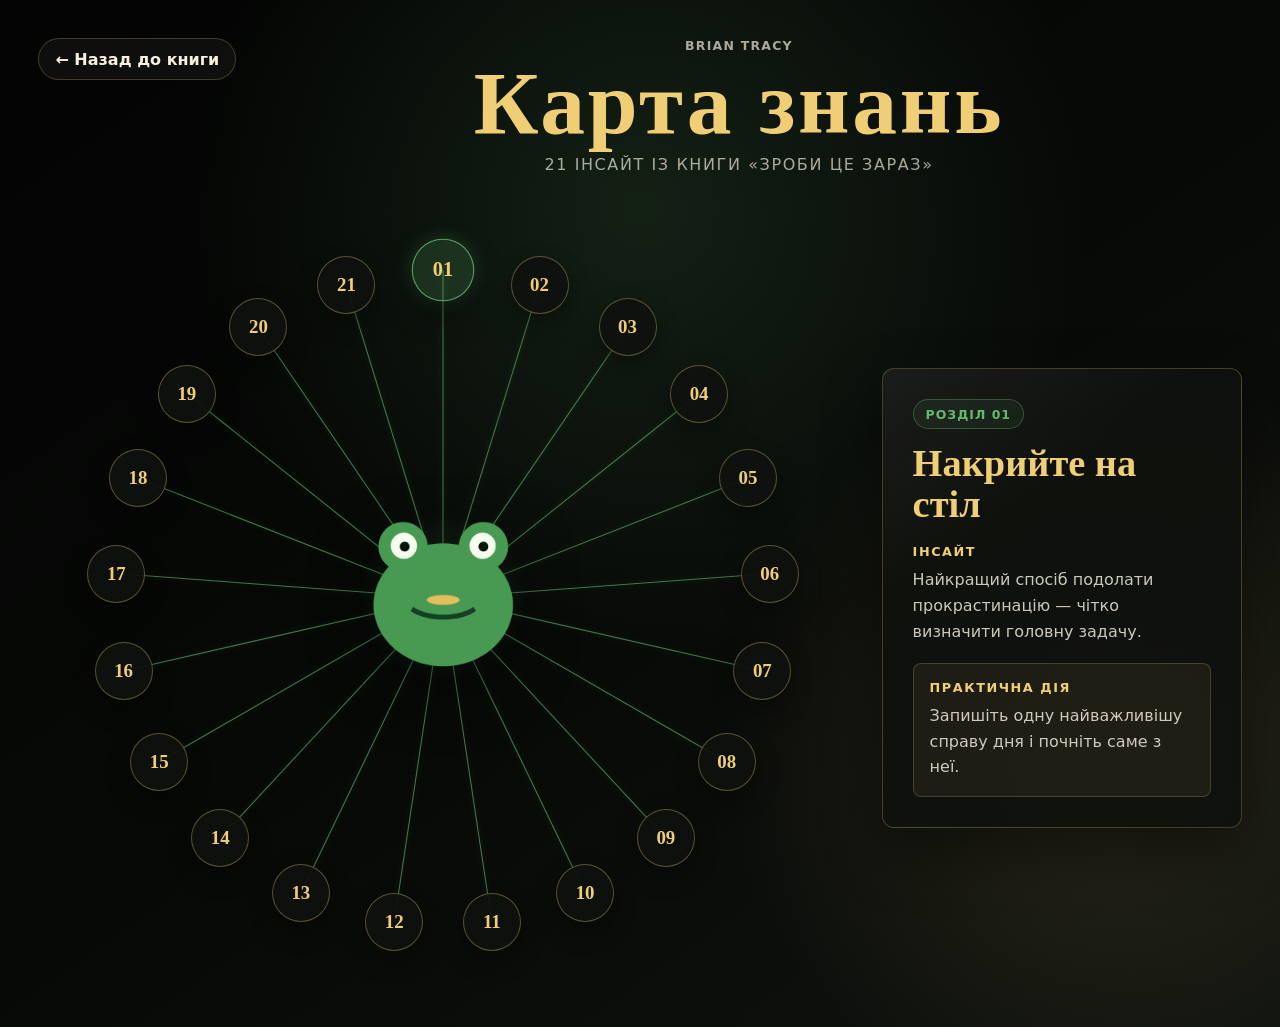
==== mindmap.html @ b03d28a4 "fix: чергове оновлення коду та тастворення нової сторінки кати знань" ====
<!doctype html>
<html lang="uk">
  <head>
    <meta charset="utf-8" />
    <meta name="viewport" content="width=device-width, initial-scale=1" />
    <title>Карта знань | Зроби це зараз</title>
    <meta name="description" content="Повна інтерактивна mind map за книгою Браяна Трейсі «Зроби це зараз»." />
    <link rel="stylesheet" href="css/mindmap.css" />
  </head>
  <body class="knowledge-page">
    <main class="knowledge-shell" aria-label="Повна карта знань книги Зроби це зараз">
      <header class="knowledge-header">
        <a class="knowledge-back" href="./index.html">← Назад до книги</a>
        <div class="knowledge-title-group">
          <p class="knowledge-eyebrow">Brian Tracy</p>
          <h1 class="knowledge-title">Карта знань</h1>
          <p class="knowledge-subtitle">21 інсайт із книги «Зроби це зараз»</p>
        </div>
      </header>

      <section class="frog-map-layout" aria-label="Інтерактивна карта розділів">
        <div class="frog-map-stage" id="frogMapStage">
          <svg class="frog-map-lines" id="frogMapLines" viewBox="0 0 1000 1000" aria-hidden="true"></svg>

          <div class="frog-map-center" aria-label="Центральний символ карти">
            <span class="frog-map-aura" aria-hidden="true"></span>
            <img src="assets/frog.png" alt="Жаба — символ головної задачі" />
          </div>

          <div class="frog-map-nodes" id="frogMapNodes" aria-label="Розділи книги"></div>
        </div>

        <aside class="knowledge-panel" id="knowledgePanel" aria-live="polite">
          <p class="knowledge-panel-kicker" id="knowledgePanelNumber">Розділ 01</p>
          <h2 class="knowledge-panel-title" id="knowledgePanelTitle">Накрийте на стіл</h2>
          <div class="knowledge-panel-block">
            <h3>Інсайт</h3>
            <p id="knowledgePanelInsight"></p>
          </div>
          <div class="knowledge-panel-block knowledge-panel-action">
            <h3>Практична дія</h3>
            <p id="knowledgePanelAction"></p>
          </div>
        </aside>
      </section>
    </main>

    <script src="js/mindmap.js"></script>
  </body>
</html>
---- css/mindmap.css ----
:root {
  --knowledge-bg: #070907;
  --knowledge-panel: rgba(15, 18, 14, 0.94);
  --knowledge-panel-2: #151a13;
  --knowledge-text: #f7f0df;
  --knowledge-muted: rgba(247, 240, 223, 0.68);
  --knowledge-green: #66b86f;
  --knowledge-green-soft: rgba(102, 184, 111, 0.18);
  --knowledge-gold: #f0ce75;
  --knowledge-border: rgba(240, 206, 117, 0.24);
  --knowledge-radius: 12px;
  --knowledge-ease: cubic-bezier(0.22, 1, 0.36, 1);
}

* {
  box-sizing: border-box;
}

html {
  min-height: 100%;
  color-scheme: dark;
}

.knowledge-page {
  min-height: 100%;
  margin: 0;
  overflow-x: hidden;
  color: var(--knowledge-text);
  background:
    radial-gradient(circle at 50% 20%, rgba(102, 184, 111, 0.14), transparent 28rem),
    radial-gradient(circle at 86% 72%, rgba(240, 206, 117, 0.12), transparent 24rem),
    linear-gradient(145deg, #030403 0%, var(--knowledge-bg) 52%, #10130f 100%);
  font-family: Inter, ui-sans-serif, system-ui, -apple-system, BlinkMacSystemFont, "Segoe UI", sans-serif;
}

.knowledge-page button,
.knowledge-page a {
  -webkit-tap-highlight-color: transparent;
}

.knowledge-page button {
  font: inherit;
  cursor: pointer;
}

.knowledge-page a:focus-visible,
.knowledge-page button:focus-visible {
  outline: 2px solid var(--knowledge-gold);
  outline-offset: 4px;
}

.knowledge-shell {
  width: min(1440px, 100%);
  min-height: 100vh;
  margin: 0 auto;
  padding: clamp(18px, 3vw, 44px);
}

.knowledge-header {
  display: grid;
  grid-template-columns: auto 1fr auto;
  gap: 18px;
  align-items: start;
  margin-bottom: clamp(18px, 3vw, 34px);
}

.knowledge-back {
  display: inline-flex;
  min-height: 42px;
  align-items: center;
  justify-content: center;
  padding: 0 16px;
  border: 1px solid var(--knowledge-border);
  border-radius: 999px;
  color: var(--knowledge-text);
  background: rgba(255, 255, 255, 0.045);
  text-decoration: none;
  font-weight: 700;
  transition: background 0.2s ease, border-color 0.2s ease, transform 0.2s ease;
}

.knowledge-back:hover {
  border-color: rgba(240, 206, 117, 0.54);
  background: rgba(240, 206, 117, 0.09);
  transform: translateY(-1px);
}

.knowledge-title-group {
  text-align: center;
}

.knowledge-eyebrow,
.knowledge-subtitle {
  margin: 0;
  color: var(--knowledge-muted);
  letter-spacing: 0.1em;
  text-transform: uppercase;
}

.knowledge-eyebrow {
  font-size: 0.78rem;
  font-weight: 800;
}

.knowledge-title {
  margin: 6px 0 8px;
  color: var(--knowledge-gold);
  font-family: Georgia, "Times New Roman", serif;
  font-size: clamp(2.4rem, 7vw, 5.8rem);
  line-height: 0.98;
  letter-spacing: 0.03em;
}

.knowledge-subtitle {
  font-size: clamp(0.82rem, 1.4vw, 1rem);
}

.frog-map-layout {
  display: grid;
  grid-template-columns: minmax(0, 1fr) minmax(300px, 360px);
  gap: clamp(20px, 3vw, 34px);
  align-items: center;
}

.frog-map-stage {
  position: relative;
  width: min(780px, 100%);
  aspect-ratio: 1;
  margin: 0 auto;
  animation: frogMapIn 0.65s var(--knowledge-ease) both;
}

.frog-map-lines,
.frog-map-nodes {
  position: absolute;
  inset: 0;
}

.frog-map-lines {
  width: 100%;
  height: 100%;
  overflow: hidden;
}

.frog-map-lines path {
  fill: none;
  stroke: rgba(102, 184, 111, 0.62);
  stroke-width: 1.35;
  stroke-linecap: round;
  filter: drop-shadow(0 0 4px rgba(102, 184, 111, 0.34));
}

.frog-map-center {
  position: absolute;
  left: 50%;
  top: 50%;
  z-index: 2;
  width: clamp(116px, 22vw, 210px);
  aspect-ratio: 1;
  display: grid;
  place-items: center;
  transform: translate(-50%, -50%);
}

.frog-map-center img {
  position: relative;
  z-index: 1;
  display: block;
  width: 100%;
  height: 100%;
  object-fit: contain;
  filter: drop-shadow(0 20px 34px rgba(0, 0, 0, 0.46));
  animation: frogPulse 4.8s ease-in-out infinite;
}

.frog-map-aura {
  position: absolute;
  inset: 8%;
  border-radius: 50%;
  background: radial-gradient(circle, rgba(102, 184, 111, 0.24), transparent 68%);
}

.frog-map-node {
  position: absolute;
  z-index: 3;
  left: var(--frog-x);
  top: var(--frog-y);
  width: clamp(42px, 5.4vw, 58px);
  height: clamp(42px, 5.4vw, 58px);
  display: grid;
  place-items: center;
  border: 1px solid rgba(240, 206, 117, 0.34);
  border-radius: 50%;
  color: var(--knowledge-gold);
  background: rgba(15, 18, 14, 0.94);
  box-shadow: 0 10px 24px rgba(0, 0, 0, 0.32);
  transform: translate(-50%, -50%);
  transition: transform 0.2s ease, border-color 0.2s ease, background 0.2s ease, box-shadow 0.2s ease;
}

.frog-map-node:hover,
.frog-map-node:focus-visible,
.frog-map-node.frog-map-is-active {
  border-color: rgba(102, 184, 111, 0.84);
  background: rgba(102, 184, 111, 0.18);
  box-shadow: 0 14px 28px rgba(0, 0, 0, 0.36), 0 0 18px rgba(102, 184, 111, 0.26);
  transform: translate(-50%, -50%) scale(1.08);
}

.frog-map-node-number {
  display: block;
  font-family: Georgia, "Times New Roman", serif;
  font-size: clamp(0.96rem, 1.7vw, 1.18rem);
  font-weight: 800;
}

.frog-map-tooltip {
  position: absolute;
  left: 50%;
  bottom: calc(100% + 10px);
  width: 190px;
  padding: 10px 12px;
  border: 1px solid rgba(102, 184, 111, 0.24);
  border-radius: 8px;
  color: var(--knowledge-text);
  background: rgba(10, 13, 10, 0.98);
  box-shadow: 0 14px 30px rgba(0, 0, 0, 0.34);
  opacity: 0;
  pointer-events: none;
  transform: translate(-50%, 6px);
  transition: opacity 0.18s ease, transform 0.18s ease;
}

.frog-map-node:hover .frog-map-tooltip,
.frog-map-node:focus-visible .frog-map-tooltip {
  opacity: 1;
  transform: translate(-50%, 0);
}

.knowledge-panel {
  min-width: 0;
  padding: clamp(20px, 3vw, 30px);
  border: 1px solid var(--knowledge-border);
  border-radius: var(--knowledge-radius);
  background:
    linear-gradient(145deg, rgba(255, 255, 255, 0.055), transparent 32%),
    var(--knowledge-panel);
  box-shadow: 0 24px 58px rgba(0, 0, 0, 0.42);
}

.knowledge-panel-kicker {
  display: inline-flex;
  min-height: 30px;
  align-items: center;
  margin: 0 0 14px;
  padding: 0 12px;
  border: 1px solid rgba(102, 184, 111, 0.34);
  border-radius: 999px;
  color: var(--knowledge-green);
  background: rgba(102, 184, 111, 0.08);
  font-size: 0.78rem;
  font-weight: 800;
  letter-spacing: 0.08em;
  text-transform: uppercase;
}

.knowledge-panel-title {
  margin: 0 0 18px;
  color: var(--knowledge-gold);
  font-family: Georgia, "Times New Roman", serif;
  font-size: clamp(1.8rem, 3vw, 2.6rem);
  line-height: 1.08;
}

.knowledge-panel-block {
  margin-top: 18px;
}

.knowledge-panel-block h3 {
  margin: 0 0 8px;
  color: var(--knowledge-gold);
  font-size: 0.8rem;
  letter-spacing: 0.12em;
  text-transform: uppercase;
}

.knowledge-panel-block p {
  margin: 0;
  color: rgba(247, 240, 223, 0.82);
  line-height: 1.62;
}

.knowledge-panel-action {
  padding: 16px;
  border: 1px solid rgba(240, 206, 117, 0.2);
  border-radius: 8px;
  background: rgba(240, 206, 117, 0.065);
}

@keyframes frogMapIn {
  from {
    opacity: 0;
    transform: translateY(14px) scale(0.98);
  }

  to {
    opacity: 1;
    transform: translateY(0) scale(1);
  }
}

@keyframes frogPulse {
  0%, 100% {
    transform: translateY(0) scale(1);
  }

  50% {
    transform: translateY(-4px) scale(1.025);
  }
}

@media (max-width: 1024px) {
  .frog-map-layout {
    grid-template-columns: 1fr;
  }

  .frog-map-stage {
    width: min(680px, 100%);
  }

  .knowledge-panel {
    width: min(720px, 100%);
    margin: 0 auto;
  }
}

@media (max-width: 600px) {
  .knowledge-shell {
    padding: 16px 12px 28px;
  }

  .knowledge-header {
    grid-template-columns: 1fr;
  }

  .knowledge-title-group {
    text-align: left;
  }

  .knowledge-back {
    justify-self: start;
  }

  .frog-map-stage {
    width: 100%;
    aspect-ratio: auto;
    display: grid;
    gap: 18px;
    justify-items: center;
  }

  .frog-map-lines {
    display: none;
  }

  .frog-map-center {
    position: relative;
    left: auto;
    top: auto;
    width: clamp(120px, 34vw, 160px);
    transform: none;
  }

  .frog-map-nodes {
    position: relative;
    inset: auto;
    width: 100%;
    display: grid;
    grid-template-columns: repeat(3, minmax(0, 1fr));
    gap: 10px;
  }

  .frog-map-node {
    position: relative;
    left: auto;
    top: auto;
    width: 100%;
    height: 46px;
    border-radius: 10px;
    transform: none;
  }

.frog-map-node:hover,
.frog-map-node:focus-visible,
.frog-map-node.frog-map-is-active {
    transform: translateY(-1px);
  }

  .frog-map-tooltip {
    display: none;
  }

  .knowledge-panel {
    padding: 18px;
  }
}

@media (prefers-reduced-motion: reduce) {
  *,
  *::before,
  *::after {
    animation-duration: 0.001ms !important;
    animation-iteration-count: 1 !important;
    transition-duration: 0.001ms !important;
    scroll-behavior: auto !important;
  }
}
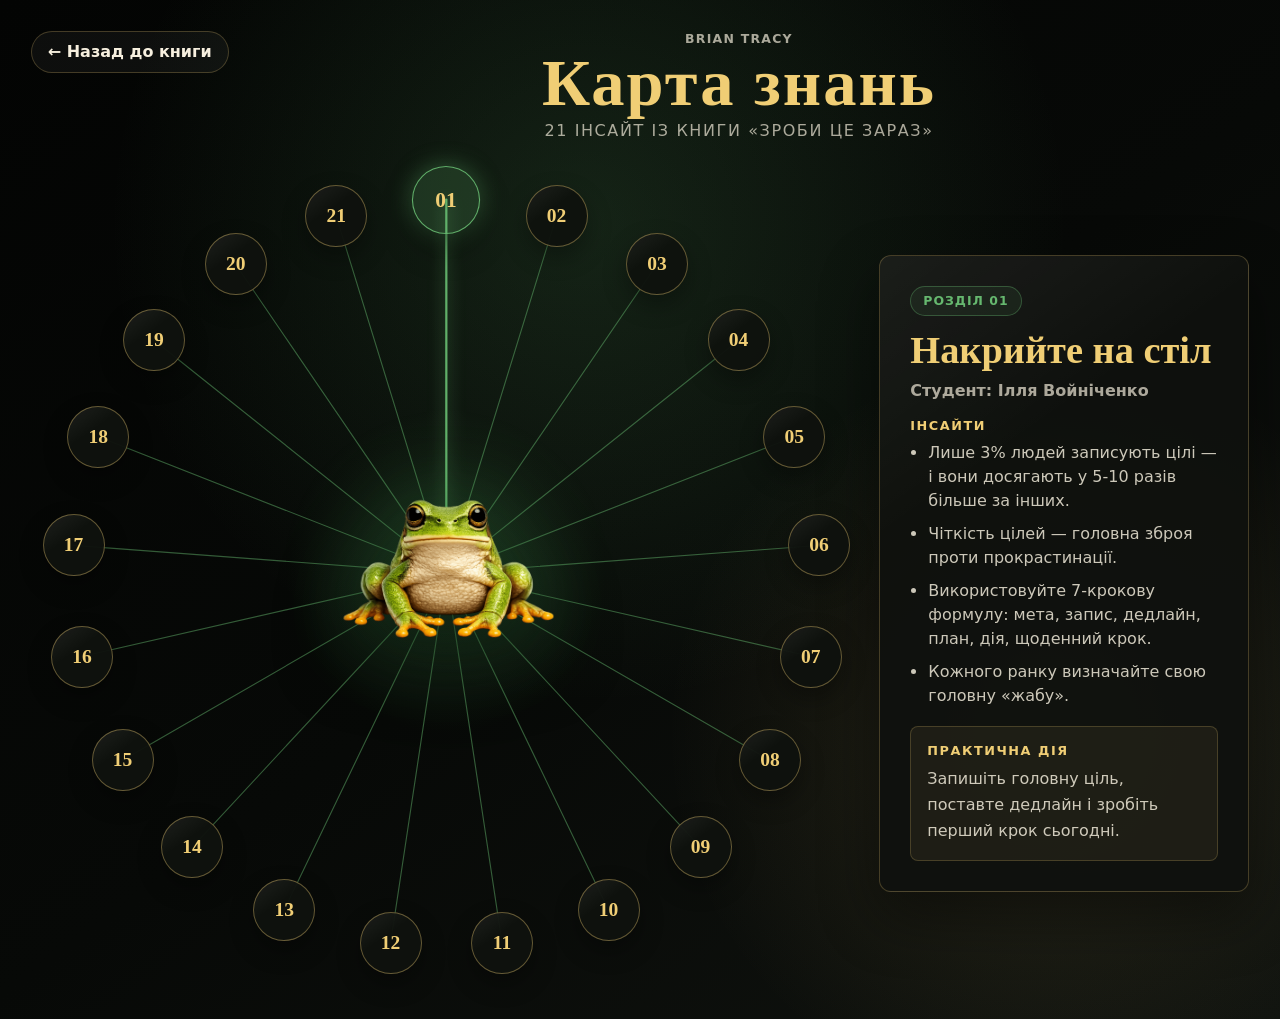
==== commit d8e82761: "fix: чергове оновлення коду" ====
--- a/mindmap.html
+++ b/mindmap.html
@@ -24,7 +24,7 @@
 
           <div class="frog-map-center" aria-label="Центральний символ карти">
             <span class="frog-map-aura" aria-hidden="true"></span>
-            <img src="assets/frog.png" alt="Жаба — символ головної задачі" />
+            <img src="images/frog.png" alt="Жаба — символ головної задачі" />
           </div>
 
           <div class="frog-map-nodes" id="frogMapNodes" aria-label="Розділи книги"></div>
@@ -33,10 +33,13 @@
         <aside class="knowledge-panel" id="knowledgePanel" aria-live="polite">
           <p class="knowledge-panel-kicker" id="knowledgePanelNumber">Розділ 01</p>
           <h2 class="knowledge-panel-title" id="knowledgePanelTitle">Накрийте на стіл</h2>
+          <p class="knowledge-panel-student" id="knowledgePanelStudent">Студент: Ілля Войніченко</p>
+
           <div class="knowledge-panel-block">
-            <h3>Інсайт</h3>
-            <p id="knowledgePanelInsight"></p>
+            <h3>Інсайти</h3>
+            <ul class="knowledge-insight-list" id="knowledgePanelInsights"></ul>
           </div>
+
           <div class="knowledge-panel-block knowledge-panel-action">
             <h3>Практична дія</h3>
             <p id="knowledgePanelAction"></p>
--- a/css/mindmap.css
+++ b/css/mindmap.css
@@ -1,11 +1,9 @@
 :root {
   --knowledge-bg: #070907;
   --knowledge-panel: rgba(15, 18, 14, 0.94);
-  --knowledge-panel-2: #151a13;
   --knowledge-text: #f7f0df;
   --knowledge-muted: rgba(247, 240, 223, 0.68);
   --knowledge-green: #66b86f;
-  --knowledge-green-soft: rgba(102, 184, 111, 0.18);
   --knowledge-gold: #f0ce75;
   --knowledge-border: rgba(240, 206, 117, 0.24);
   --knowledge-radius: 12px;
@@ -27,8 +25,8 @@
   overflow-x: hidden;
   color: var(--knowledge-text);
   background:
-    radial-gradient(circle at 50% 20%, rgba(102, 184, 111, 0.14), transparent 28rem),
-    radial-gradient(circle at 86% 72%, rgba(240, 206, 117, 0.12), transparent 24rem),
+    radial-gradient(circle at 46% 22%, rgba(102, 184, 111, 0.16), transparent 30rem),
+    radial-gradient(circle at 82% 72%, rgba(240, 206, 117, 0.12), transparent 24rem),
     linear-gradient(145deg, #030403 0%, var(--knowledge-bg) 52%, #10130f 100%);
   font-family: Inter, ui-sans-serif, system-ui, -apple-system, BlinkMacSystemFont, "Segoe UI", sans-serif;
 }
@@ -53,7 +51,7 @@
   width: min(1440px, 100%);
   min-height: 100vh;
   margin: 0 auto;
-  padding: clamp(18px, 3vw, 44px);
+  padding: clamp(16px, 2.4vw, 32px);
 }
 
 .knowledge-header {
@@ -61,7 +59,7 @@
   grid-template-columns: auto 1fr auto;
   gap: 18px;
   align-items: start;
-  margin-bottom: clamp(18px, 3vw, 34px);
+  margin-bottom: clamp(8px, 1.4vw, 18px);
 }
 
 .knowledge-back {
@@ -103,10 +101,10 @@
 }
 
 .knowledge-title {
-  margin: 6px 0 8px;
+  margin: 4px 0 6px;
   color: var(--knowledge-gold);
   font-family: Georgia, "Times New Roman", serif;
-  font-size: clamp(2.4rem, 7vw, 5.8rem);
+  font-size: clamp(2rem, 5.2vw, 4.35rem);
   line-height: 0.98;
   letter-spacing: 0.03em;
 }
@@ -117,14 +115,14 @@
 
 .frog-map-layout {
   display: grid;
-  grid-template-columns: minmax(0, 1fr) minmax(300px, 360px);
-  gap: clamp(20px, 3vw, 34px);
+  grid-template-columns: minmax(0, 1fr) minmax(320px, 370px);
+  gap: clamp(10px, 1.4vw, 18px);
   align-items: center;
 }
 
 .frog-map-stage {
   position: relative;
-  width: min(780px, 100%);
+  width: min(980px, 100%);
   aspect-ratio: 1;
   margin: 0 auto;
   animation: frogMapIn 0.65s var(--knowledge-ease) both;
@@ -142,12 +140,22 @@
   overflow: hidden;
 }
 
-.frog-map-lines path {
+.frog-map-line {
   fill: none;
-  stroke: rgba(102, 184, 111, 0.62);
+  stroke: rgba(102, 184, 111, 0.48);
   stroke-width: 1.35;
   stroke-linecap: round;
-  filter: drop-shadow(0 0 4px rgba(102, 184, 111, 0.34));
+  transition: stroke 0.22s ease, stroke-width 0.22s ease, filter 0.22s ease;
+}
+
+.frog-map-line-active {
+  stroke: rgba(102, 184, 111, 0.95);
+  stroke-width: 2.7;
+  filter: drop-shadow(0 0 9px rgba(102, 184, 111, 0.82));
+}
+
+.frog-map-line-signal {
+  animation: frogMapSignal 0.6s ease-out;
 }
 
 .frog-map-center {
@@ -155,7 +163,7 @@
   left: 50%;
   top: 50%;
   z-index: 2;
-  width: clamp(116px, 22vw, 210px);
+  width: clamp(220px, 27vw, 420px);
   aspect-ratio: 1;
   display: grid;
   place-items: center;
@@ -169,15 +177,16 @@
   width: 100%;
   height: 100%;
   object-fit: contain;
-  filter: drop-shadow(0 20px 34px rgba(0, 0, 0, 0.46));
-  animation: frogPulse 4.8s ease-in-out infinite;
+  filter: drop-shadow(0 22px 38px rgba(0, 0, 0, 0.5)) drop-shadow(0 0 35px rgba(90, 255, 120, 0.18));
+  animation: frogPulse 5.2s ease-in-out infinite;
 }
 
 .frog-map-aura {
   position: absolute;
-  inset: 8%;
+  inset: 2%;
   border-radius: 50%;
-  background: radial-gradient(circle, rgba(102, 184, 111, 0.24), transparent 68%);
+  background: radial-gradient(circle, rgba(102, 184, 111, 0.18), transparent 70%);
+  animation: frogAuraPulse 4.8s ease-in-out infinite;
 }
 
 .frog-map-node {
@@ -185,14 +194,16 @@
   z-index: 3;
   left: var(--frog-x);
   top: var(--frog-y);
-  width: clamp(42px, 5.4vw, 58px);
-  height: clamp(42px, 5.4vw, 58px);
+  width: clamp(46px, 5vw, 62px);
+  height: clamp(46px, 5vw, 62px);
   display: grid;
   place-items: center;
-  border: 1px solid rgba(240, 206, 117, 0.34);
+  border: 1px solid rgba(240, 206, 117, 0.38);
   border-radius: 50%;
   color: var(--knowledge-gold);
-  background: rgba(15, 18, 14, 0.94);
+  background:
+    linear-gradient(145deg, rgba(255, 255, 255, 0.06), transparent 40%),
+    rgba(15, 18, 14, 0.96);
   box-shadow: 0 10px 24px rgba(0, 0, 0, 0.32);
   transform: translate(-50%, -50%);
   transition: transform 0.2s ease, border-color 0.2s ease, background 0.2s ease, box-shadow 0.2s ease;
@@ -201,16 +212,16 @@
 .frog-map-node:hover,
 .frog-map-node:focus-visible,
 .frog-map-node.frog-map-is-active {
-  border-color: rgba(102, 184, 111, 0.84);
+  border-color: rgba(102, 184, 111, 0.92);
   background: rgba(102, 184, 111, 0.18);
-  box-shadow: 0 14px 28px rgba(0, 0, 0, 0.36), 0 0 18px rgba(102, 184, 111, 0.26);
-  transform: translate(-50%, -50%) scale(1.08);
+  box-shadow: 0 14px 28px rgba(0, 0, 0, 0.36), 0 0 22px rgba(102, 184, 111, 0.42);
+  transform: translate(-50%, -50%) scale(1.1);
 }
 
 .frog-map-node-number {
   display: block;
   font-family: Georgia, "Times New Roman", serif;
-  font-size: clamp(0.96rem, 1.7vw, 1.18rem);
+  font-size: clamp(1rem, 1.6vw, 1.22rem);
   font-weight: 800;
 }
 
@@ -218,13 +229,13 @@
   position: absolute;
   left: 50%;
   bottom: calc(100% + 10px);
-  width: 190px;
+  width: min(220px, 44vw);
   padding: 10px 12px;
-  border: 1px solid rgba(102, 184, 111, 0.24);
+  border: 1px solid rgba(102, 184, 111, 0.4);
   border-radius: 8px;
-  color: var(--knowledge-text);
-  background: rgba(10, 13, 10, 0.98);
-  box-shadow: 0 14px 30px rgba(0, 0, 0, 0.34);
+  color: var(--knowledge-gold);
+  background: rgba(15, 20, 15, 0.95);
+  box-shadow: 0 0 20px rgba(102, 184, 111, 0.2), 0 14px 30px rgba(0, 0, 0, 0.38);
   opacity: 0;
   pointer-events: none;
   transform: translate(-50%, 6px);
@@ -265,11 +276,17 @@
 }
 
 .knowledge-panel-title {
-  margin: 0 0 18px;
+  margin: 0 0 10px;
   color: var(--knowledge-gold);
   font-family: Georgia, "Times New Roman", serif;
   font-size: clamp(1.8rem, 3vw, 2.6rem);
   line-height: 1.08;
+}
+
+.knowledge-panel-student {
+  margin: 0 0 18px;
+  color: var(--knowledge-muted);
+  font-weight: 700;
 }
 
 .knowledge-panel-block {
@@ -284,6 +301,15 @@
   text-transform: uppercase;
 }
 
+.knowledge-insight-list {
+  display: grid;
+  gap: 9px;
+  margin: 0;
+  padding-left: 18px;
+  color: rgba(247, 240, 223, 0.82);
+  line-height: 1.5;
+}
+
 .knowledge-panel-block p {
   margin: 0;
   color: rgba(247, 240, 223, 0.82);
@@ -315,7 +341,31 @@
   }
 
   50% {
-    transform: translateY(-4px) scale(1.025);
+    transform: translateY(-2px) scale(1.03);
+  }
+}
+
+@keyframes frogAuraPulse {
+  0%, 100% {
+    opacity: 0.65;
+    transform: scale(0.94);
+  }
+
+  50% {
+    opacity: 0.95;
+    transform: scale(1.08);
+  }
+}
+
+@keyframes frogMapSignal {
+  0% {
+    stroke-dasharray: 0 900;
+    stroke-width: 3.6;
+  }
+
+  100% {
+    stroke-dasharray: 900 0;
+    stroke-width: 2.7;
   }
 }
 
@@ -325,11 +375,11 @@
   }
 
   .frog-map-stage {
-    width: min(680px, 100%);
+    width: min(780px, 100%);
   }
 
   .knowledge-panel {
-    width: min(720px, 100%);
+    width: min(760px, 100%);
     margin: 0 auto;
   }
 }
@@ -352,48 +402,22 @@
   }
 
   .frog-map-stage {
-    width: 100%;
-    aspect-ratio: auto;
-    display: grid;
-    gap: 18px;
-    justify-items: center;
-  }
-
-  .frog-map-lines {
-    display: none;
+    width: min(100%, 460px);
   }
 
   .frog-map-center {
-    position: relative;
-    left: auto;
-    top: auto;
-    width: clamp(120px, 34vw, 160px);
-    transform: none;
-  }
-
-  .frog-map-nodes {
-    position: relative;
-    inset: auto;
-    width: 100%;
-    display: grid;
-    grid-template-columns: repeat(3, minmax(0, 1fr));
-    gap: 10px;
+    width: clamp(132px, 36vw, 172px);
   }
 
   .frog-map-node {
-    position: relative;
-    left: auto;
-    top: auto;
-    width: 100%;
-    height: 46px;
-    border-radius: 10px;
-    transform: none;
-  }
-
-.frog-map-node:hover,
-.frog-map-node:focus-visible,
-.frog-map-node.frog-map-is-active {
-    transform: translateY(-1px);
+    width: clamp(34px, 9.6vw, 42px);
+    height: clamp(34px, 9.6vw, 42px);
+  }
+
+  .frog-map-node:hover,
+  .frog-map-node:focus-visible,
+  .frog-map-node.frog-map-is-active {
+    transform: translate(-50%, -50%) scale(1.06);
   }
 
   .frog-map-tooltip {
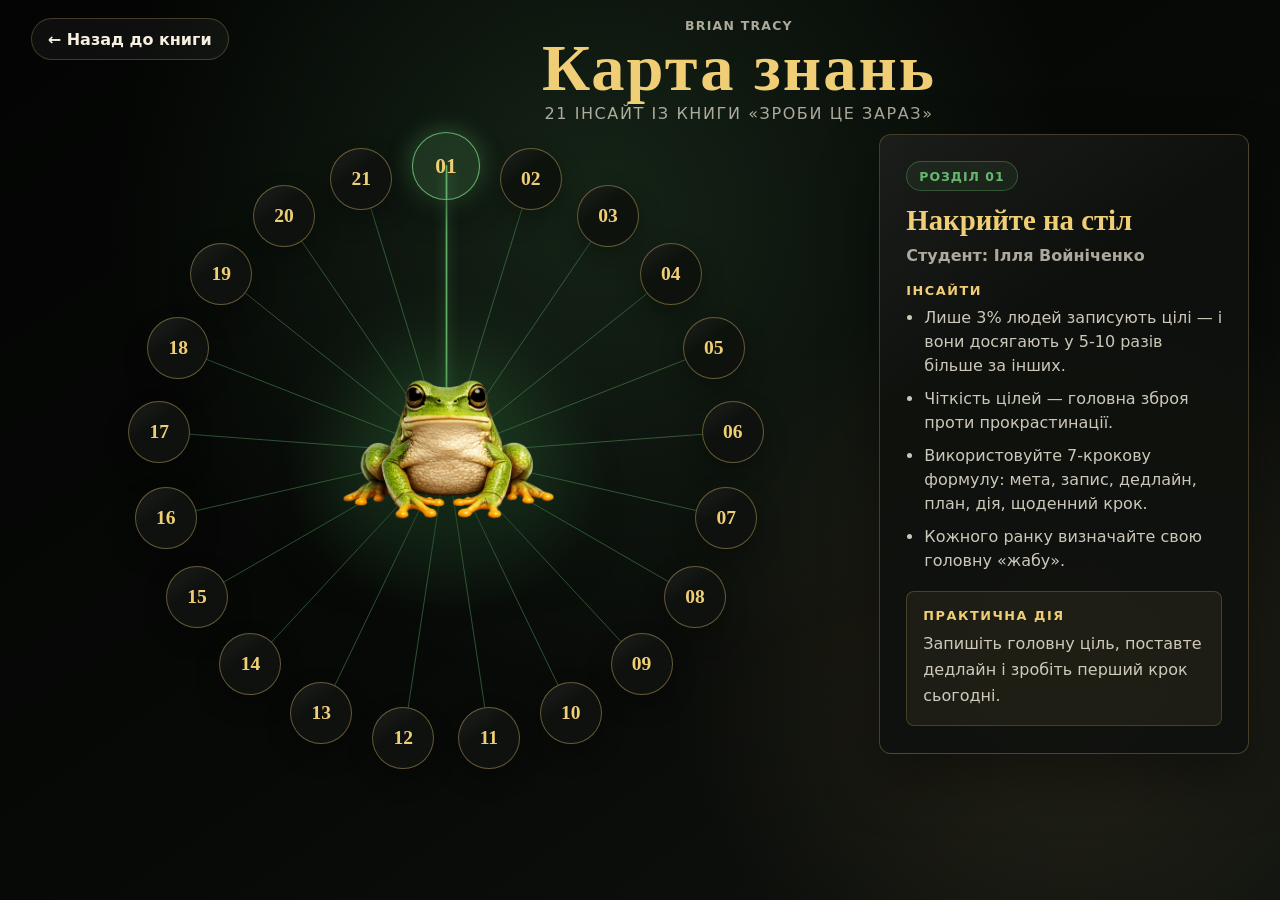
==== commit 10e1e616: "fix: чергове оновлення коду" ====
--- a/mindmap.html
+++ b/mindmap.html
@@ -19,7 +19,7 @@
       </header>
 
       <section class="frog-map-layout" aria-label="Інтерактивна карта розділів">
-        <div class="frog-map-stage" id="frogMapStage">
+        <div class="frog-map-stage" id="knowledge-map">
           <svg class="frog-map-lines" id="frogMapLines" viewBox="0 0 1000 1000" aria-hidden="true"></svg>
 
           <div class="frog-map-center" aria-label="Центральний символ карти">
@@ -44,6 +44,7 @@
             <h3>Практична дія</h3>
             <p id="knowledgePanelAction"></p>
           </div>
+          <button class="knowledge-panel-map-button" id="knowledgeBackToMap" type="button">↑ До карти</button>
         </aside>
       </section>
     </main>
--- a/css/mindmap.css
+++ b/css/mindmap.css
@@ -51,7 +51,7 @@
   width: min(1440px, 100%);
   min-height: 100vh;
   margin: 0 auto;
-  padding: clamp(16px, 2.4vw, 32px);
+  padding: clamp(14px, 2vh, 24px) clamp(18px, 2.4vw, 32px);
 }
 
 .knowledge-header {
@@ -59,7 +59,7 @@
   grid-template-columns: auto 1fr auto;
   gap: 18px;
   align-items: start;
-  margin-bottom: clamp(8px, 1.4vw, 18px);
+  margin-bottom: clamp(6px, 1.2vh, 14px);
 }
 
 .knowledge-back {
@@ -101,7 +101,7 @@
 }
 
 .knowledge-title {
-  margin: 4px 0 6px;
+  margin: 2px 0 4px;
   color: var(--knowledge-gold);
   font-family: Georgia, "Times New Roman", serif;
   font-size: clamp(2rem, 5.2vw, 4.35rem);
@@ -117,12 +117,12 @@
   display: grid;
   grid-template-columns: minmax(0, 1fr) minmax(320px, 370px);
   gap: clamp(10px, 1.4vw, 18px);
-  align-items: center;
+  align-items: start;
 }
 
 .frog-map-stage {
   position: relative;
-  width: min(980px, 100%);
+  width: min(71vh, 875px, 100%);
   aspect-ratio: 1;
   margin: 0 auto;
   animation: frogMapIn 0.65s var(--knowledge-ease) both;
@@ -137,7 +137,7 @@
 .frog-map-lines {
   width: 100%;
   height: 100%;
-  overflow: hidden;
+  overflow: visible;
 }
 
 .frog-map-line {
@@ -228,9 +228,9 @@
 .frog-map-tooltip {
   position: absolute;
   left: 50%;
-  bottom: calc(100% + 10px);
-  width: min(220px, 44vw);
-  padding: 10px 12px;
+  bottom: calc(100% + 12px);
+  width: 180px;
+  padding: 9px 11px;
   border: 1px solid rgba(102, 184, 111, 0.4);
   border-radius: 8px;
   color: var(--knowledge-gold);
@@ -248,9 +248,50 @@
   transform: translate(-50%, 0);
 }
 
+.frog-map-tooltip-right {
+  left: calc(100% + 14px);
+  top: 50%;
+  bottom: auto;
+  transform: translate(6px, -50%);
+}
+
+.frog-map-node:hover .frog-map-tooltip-right,
+.frog-map-node:focus-visible .frog-map-tooltip-right {
+  transform: translate(0, -50%);
+}
+
+.frog-map-tooltip-left {
+  left: auto;
+  right: calc(100% + 14px);
+  top: 50%;
+  bottom: auto;
+  transform: translate(-6px, -50%);
+}
+
+.frog-map-node:hover .frog-map-tooltip-left,
+.frog-map-node:focus-visible .frog-map-tooltip-left {
+  transform: translate(0, -50%);
+}
+
+.frog-map-tooltip-bottom {
+  left: 50%;
+  top: calc(100% + 12px);
+  bottom: auto;
+  transform: translate(-50%, -6px);
+}
+
+.frog-map-node:hover .frog-map-tooltip-bottom,
+.frog-map-node:focus-visible .frog-map-tooltip-bottom {
+  transform: translate(-50%, 0);
+}
+
 .knowledge-panel {
   min-width: 0;
-  padding: clamp(20px, 3vw, 30px);
+  max-width: 100%;
+  min-height: 620px;
+  align-self: start;
+  overflow: hidden;
+  padding: clamp(18px, 2.4vw, 26px);
   border: 1px solid var(--knowledge-border);
   border-radius: var(--knowledge-radius);
   background:
@@ -276,10 +317,15 @@
 }
 
 .knowledge-panel-title {
+  max-width: 100%;
   margin: 0 0 10px;
   color: var(--knowledge-gold);
   font-family: Georgia, "Times New Roman", serif;
-  font-size: clamp(1.8rem, 3vw, 2.6rem);
+  overflow-wrap: normal;
+  word-break: normal;
+  hyphens: none;
+  text-wrap: balance;
+  font-size: clamp(1.8rem, 1.9vw, 2.8rem);
   line-height: 1.08;
 }
 
@@ -323,6 +369,30 @@
   background: rgba(240, 206, 117, 0.065);
 }
 
+.knowledge-panel-map-button {
+  display: none;
+  min-height: 42px;
+  align-items: center;
+  justify-content: center;
+  margin-top: 18px;
+  padding: 0 16px;
+  border: 1px solid rgba(102, 184, 111, 0.46);
+  border-radius: 999px;
+  color: var(--knowledge-gold);
+  background: rgba(8, 11, 8, 0.92);
+  box-shadow: 0 0 18px rgba(102, 184, 111, 0.14);
+  font-weight: 800;
+  transition: background 0.2s ease, border-color 0.2s ease, box-shadow 0.2s ease, transform 0.2s ease;
+}
+
+.knowledge-panel-map-button:hover,
+.knowledge-panel-map-button:focus-visible {
+  border-color: rgba(102, 184, 111, 0.82);
+  background: rgba(102, 184, 111, 0.12);
+  box-shadow: 0 0 22px rgba(102, 184, 111, 0.26);
+  transform: translateY(-1px);
+}
+
 @keyframes frogMapIn {
   from {
     opacity: 0;
@@ -375,11 +445,12 @@
   }
 
   .frog-map-stage {
-    width: min(780px, 100%);
+    width: min(73vh, 800px, 100%);
   }
 
   .knowledge-panel {
     width: min(760px, 100%);
+    min-height: auto;
     margin: 0 auto;
   }
 }
@@ -403,6 +474,10 @@
 
   .frog-map-stage {
     width: min(100%, 460px);
+  }
+
+  .knowledge-panel {
+    scroll-margin-top: 16px;
   }
 
   .frog-map-center {
@@ -426,6 +501,16 @@
 
   .knowledge-panel {
     padding: 18px;
+  }
+
+  .knowledge-panel-title {
+    font-size: clamp(1.9rem, 8vw, 2.6rem);
+    line-height: 1.08;
+  }
+
+  .knowledge-panel-map-button {
+    display: inline-flex;
+    width: 100%;
   }
 }
 
